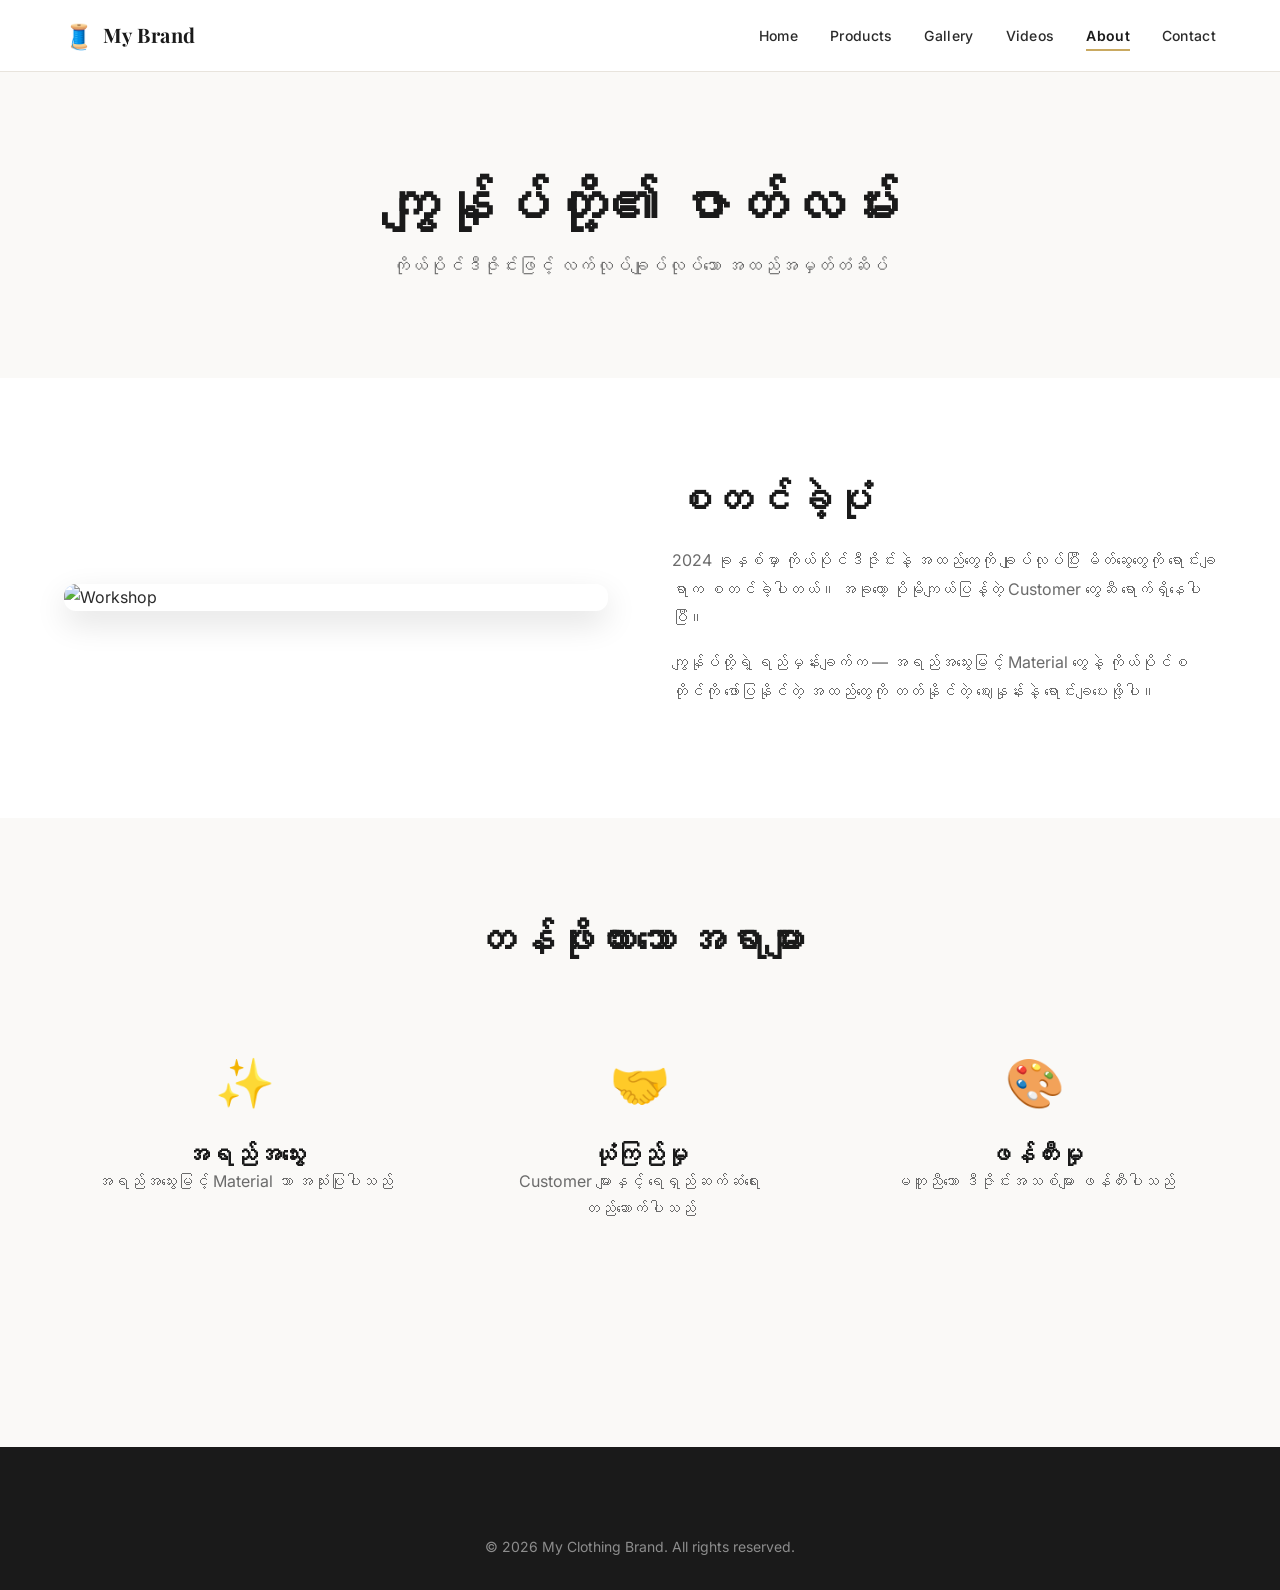
==== about.html @ 08b4fec5 "9.10.2026" ====
<!DOCTYPE html>
<html lang="my">
<head>
  <meta charset="UTF-8">
  <meta name="viewport" content="width=device-width, initial-scale=1.0">
  <title>About — My Clothing Brand</title>
  <link rel="stylesheet" href="css/variables.css">
  <link rel="stylesheet" href="css/style.css">
  <link rel="stylesheet" href="css/responsive.css">
</head>
<body>

  <header class="header" id="header">
    <div class="header__inner">
      <a href="index.html" class="logo">
        <span class="logo__icon">🧵</span>
        <span>My Brand</span>
      </a>
      <button class="menu-toggle" id="menuToggle" aria-label="Menu">
        <span></span><span></span><span></span>
      </button>
      <nav class="nav" id="nav">
        <a href="index.html" class="nav__link">Home</a>
        <a href="products.html" class="nav__link">Products</a>
        <a href="gallery.html" class="nav__link">Gallery</a>
        <a href="videos.html" class="nav__link">Videos</a>
        <a href="about.html" class="nav__link active">About</a>
        <a href="contact.html" class="nav__link">Contact</a>
      </nav>
    </div>
  </header>

  <section class="section">
    <div class="container-narrow text-center">
      <h1 style="margin-bottom: var(--space-md);">ကျွန်ုပ်တို့၏ ဇာတ်လမ်း</h1>
      <p style="font-size: var(--text-lg);">
        ကိုယ်ပိုင်ဒီဇိုင်းဖြင့် လက်လုပ်ချုပ်လုပ်သော အထည်အမှတ်တံဆိပ်
      </p>
    </div>
  </section>

  <section class="section" style="background: var(--color-surface);">
    <div class="container">
      <div class="story">
        <div class="story__image">
          <img src="assets/images/team/workshop.jpg" alt="Workshop" loading="lazy">
        </div>
        <div class="story__content">
          <h2>စတင်ခဲ့ပုံ</h2>
          <p>
            2024 ခုနှစ်မှာ ကိုယ်ပိုင်ဒီဇိုင်းနဲ့ အထည်တွေကို
            ချုပ်လုပ်ပြီး မိတ်ဆွေတွေကို ရောင်းချရာက စတင်ခဲ့ပါတယ်။
            အခုတော့ ပိုမိုကျယ်ပြန့်တဲ့ Customer တွေဆီ ရောက်ရှိနေပါပြီ။
          </p>
          <p>
            ကျွန်ုပ်တို့ရဲ့ ရည်မှန်းချက်က — အရည်အသွေးမြင့် Material တွေနဲ့
            ကိုယ်ပိုင်စတိုင်ကို ဖော်ပြနိုင်တဲ့ အထည်တွေကို
            တတ်နိုင်တဲ့ ဈေးနှုန်းနဲ့ ရောင်းချပေးဖို့ပါ။
          </p>
        </div>
      </div>
    </div>
  </section>

  <section class="section">
    <div class="container">
      <div class="section-title">
        <h2>တန်ဖိုးထားသော အရာများ</h2>
      </div>

      <div class="product-grid" style="grid-template-columns: repeat(auto-fit, minmax(240px, 1fr));">
        <div style="text-align: center; padding: var(--space-xl);">
          <div style="font-size: 3rem; margin-bottom: var(--space-md);">✨</div>
          <h3>အရည်အသွေး</h3>
          <p>အရည်အသွေးမြင့် Material သာ အသုံးပြုပါသည်</p>
        </div>
        <div style="text-align: center; padding: var(--space-xl);">
          <div style="font-size: 3rem; margin-bottom: var(--space-md);">🤝</div>
          <h3>ယုံကြည်မှု</h3>
          <p>Customer များနှင့် ရေရှည်ဆက်ဆံရေး တည်ဆောက်ပါသည်</p>
        </div>
        <div style="text-align: center; padding: var(--space-xl);">
          <div style="font-size: 3rem; margin-bottom: var(--space-md);">🎨</div>
          <h3>ဖန်တီးမှု</h3>
          <p>မတူညီသော ဒီဇိုင်းအသစ်များ ဖန်တီးပါသည်</p>
        </div>
      </div>
    </div>
  </section>

  <footer class="footer">
    <div class="container">
      <div class="footer__bottom" style="border: none;">
        © 2026 My Clothing Brand. All rights reserved.
      </div>
    </div>
  </footer>

  <script src="js/main.js"></script>
</body>
</html>
---- css/variables.css ----
/* ============================================
   Design Tokens — Colors, Fonts, Spacing
   ============================================ */

:root {
  /* ===== Brand Colors ===== */
  --color-primary: #1a1a1a;
  --color-secondary: #c9a961;
  --color-accent: #e63946;
  --color-bg: #faf9f7;
  --color-surface: #ffffff;
  --color-text: #2b2b2b;
  --color-text-light: #6b6b6b;
  --color-text-muted: #9a9a9a;
  --color-border: #e8e4dd;
  --color-success: #2a9d8f;
  --color-error: #e63946;

  /* ===== Gradients ===== */
  --gradient-gold: linear-gradient(135deg, #c9a961 0%, #e8d4a2 100%);
  --gradient-dark: linear-gradient(135deg, #1a1a1a 0%, #2b2b2b 100%);

  /* ===== Typography ===== */
  --font-heading: 'Playfair Display', 'Pyidaungsu', Georgia, serif;
  --font-body: 'Inter', 'Pyidaungsu', -apple-system, BlinkMacSystemFont, sans-serif;

  --text-xs: 0.75rem;
  --text-sm: 0.875rem;
  --text-base: 1rem;
  --text-lg: 1.125rem;
  --text-xl: 1.25rem;
  --text-2xl: 1.5rem;
  --text-3xl: 2rem;
  --text-4xl: 2.5rem;
  --text-5xl: 3.5rem;

  /* ===== Font Weights ===== */
  --fw-light: 300;
  --fw-regular: 400;
  --fw-medium: 500;
  --fw-semibold: 600;
  --fw-bold: 700;

  /* ===== Spacing ===== */
  --space-xs: 0.25rem;
  --space-sm: 0.5rem;
  --space-md: 1rem;
  --space-lg: 1.5rem;
  --space-xl: 2rem;
  --space-2xl: 3rem;
  --space-3xl: 4rem;
  --space-4xl: 6rem;

  /* ===== Border Radius ===== */
  --radius-sm: 4px;
  --radius-md: 8px;
  --radius-lg: 12px;
  --radius-xl: 20px;
  --radius-full: 9999px;

  /* ===== Shadows ===== */
  --shadow-sm: 0 1px 3px rgba(0, 0, 0, 0.06);
  --shadow-md: 0 4px 12px rgba(0, 0, 0, 0.08);
  --shadow-lg: 0 12px 32px rgba(0, 0, 0, 0.12);
  --shadow-xl: 0 24px 48px rgba(0, 0, 0, 0.16);

  /* ===== Transitions ===== */
  --transition-fast: 150ms ease;
  --transition-base: 250ms ease;
  --transition-slow: 400ms ease;

  /* ===== Layout ===== */
  --container-max: 1200px;
  --container-narrow: 800px;
  --header-height: 72px;

  /* ===== Z-Index ===== */
  --z-header: 100;
  --z-modal: 200;
  --z-toast: 300;
}
---- css/style.css ----
/* ============================================
   Global Styles
   ============================================ */

/* ===== Google Fonts Import ===== */
@import url('https://fonts.googleapis.com/css2?family=Playfair+Display:wght@400;500;600;700&family=Inter:wght@300;400;500;600;700&family=Pyidaungsu:wght@400;700&display=swap');

/* ===== CSS Reset ===== */
*, *::before, *::after {
  margin: 0;
  padding: 0;
  box-sizing: border-box;
}

html {
  scroll-behavior: smooth;
  -webkit-text-size-adjust: 100%;
}

body {
  font-family: var(--font-body);
  font-size: var(--text-base);
  line-height: 1.7;
  color: var(--color-text);
  background: var(--color-bg);
  -webkit-font-smoothing: antialiased;
  overflow-x: hidden;
}

img, video {
  max-width: 100%;
  height: auto;
  display: block;
}

a {
  color: inherit;
  text-decoration: none;
  transition: color var(--transition-fast);
}

button {
  font-family: inherit;
  cursor: pointer;
  border: none;
  background: none;
}

/* ===== Typography ===== */
h1, h2, h3, h4 {
  font-family: var(--font-heading);
  font-weight: var(--fw-semibold);
  line-height: 1.2;
  color: var(--color-primary);
}

h1 { font-size: clamp(2rem, 5vw, var(--text-5xl)); }
h2 { font-size: clamp(1.5rem, 4vw, var(--text-4xl)); }
h3 { font-size: clamp(1.25rem, 3vw, var(--text-2xl)); }
h4 { font-size: var(--text-xl); }

p { color: var(--color-text-light); }

/* ===== Layout ===== */
.container {
  max-width: var(--container-max);
  margin: 0 auto;
  padding: 0 var(--space-lg);
}

.container-narrow {
  max-width: var(--container-narrow);
  margin: 0 auto;
  padding: 0 var(--space-lg);
}

.section {
  padding: var(--space-4xl) 0;
}

.section-title {
  text-align: center;
  margin-bottom: var(--space-2xl);
}

.section-title h2 {
  margin-bottom: var(--space-sm);
}

.section-title .subtitle {
  color: var(--color-text-light);
  font-size: var(--text-lg);
  font-weight: var(--fw-light);
}

/* ===== Header ===== */
.header {
  position: sticky;
  top: 0;
  z-index: var(--z-header);
  background: rgba(255, 255, 255, 0.95);
  backdrop-filter: blur(12px);
  -webkit-backdrop-filter: blur(12px);
  border-bottom: 1px solid var(--color-border);
  height: var(--header-height);
  transition: box-shadow var(--transition-base);
}

.header.scrolled {
  box-shadow: var(--shadow-sm);
}

.header__inner {
  display: flex;
  align-items: center;
  justify-content: space-between;
  height: 100%;
  max-width: var(--container-max);
  margin: 0 auto;
  padding: 0 var(--space-lg);
}

.logo {
  display: flex;
  align-items: center;
  gap: var(--space-sm);
  font-family: var(--font-heading);
  font-size: var(--text-xl);
  font-weight: var(--fw-bold);
  color: var(--color-primary);
  letter-spacing: 0.5px;
}

.logo__icon {
  font-size: var(--text-2xl);
}

/* ===== Navigation ===== */
.nav {
  display: flex;
  align-items: center;
  gap: var(--space-xl);
}

.nav__link {
  font-size: var(--text-sm);
  font-weight: var(--fw-medium);
  color: var(--color-text);
  letter-spacing: 0.3px;
  position: relative;
  padding: var(--space-xs) 0;
}

.nav__link::after {
  content: '';
  position: absolute;
  bottom: 0;
  left: 0;
  width: 0;
  height: 2px;
  background: var(--color-secondary);
  transition: width var(--transition-base);
}

.nav__link:hover::after,
.nav__link.active::after {
  width: 100%;
}

.nav__link.active {
  color: var(--color-primary);
  font-weight: var(--fw-semibold);
}

/* ===== Mobile Menu Toggle ===== */
.menu-toggle {
  display: none;
  flex-direction: column;
  gap: 5px;
  padding: var(--space-sm);
}

.menu-toggle span {
  display: block;
  width: 24px;
  height: 2px;
  background: var(--color-primary);
  transition: transform var(--transition-base), opacity var(--transition-base);
}

.menu-toggle.active span:nth-child(1) {
  transform: translateY(7px) rotate(45deg);
}

.menu-toggle.active span:nth-child(2) {
  opacity: 0;
}

.menu-toggle.active span:nth-child(3) {
  transform: translateY(-7px) rotate(-45deg);
}

/* ===== Buttons ===== */
.btn {
  display: inline-flex;
  align-items: center;
  justify-content: center;
  gap: var(--space-sm);
  padding: var(--space-md) var(--space-xl);
  font-family: var(--font-body);
  font-size: var(--text-sm);
  font-weight: var(--fw-semibold);
  letter-spacing: 0.5px;
  border-radius: var(--radius-full);
  cursor: pointer;
  transition: all var(--transition-base);
  white-space: nowrap;
  text-transform: uppercase;
}

.btn--primary {
  background: var(--color-primary);
  color: var(--color-surface);
}

.btn--primary:hover {
  background: var(--color-secondary);
  color: var(--color-primary);
  transform: translateY(-2px);
  box-shadow: var(--shadow-md);
}

.btn--outline {
  border: 2px solid var(--color-primary);
  color: var(--color-primary);
  background: transparent;
}

.btn--outline:hover {
  background: var(--color-primary);
  color: var(--color-surface);
}

.btn--gold {
  background: var(--gradient-gold);
  color: var(--color-primary);
}

.btn--gold:hover {
  transform: translateY(-2px);
  box-shadow: 0 8px 24px rgba(201, 169, 97, 0.4);
}

.btn--messenger {
  background: #0084ff;
  color: white;
}

.btn--viber {
  background: #7360f2;
  color: white;
}

.btn--phone {
  background: var(--color-success);
  color: white;
}

/* ===== Hero Section ===== */
.hero {
  position: relative;
  min-height: 85vh;
  display: flex;
  align-items: center;
  justify-content: center;
  text-align: center;
  color: var(--color-surface);
  overflow: hidden;
  background: var(--gradient-dark);
}

.hero::before {
  content: '';
  position: absolute;
  inset: 0;
  background-image: url('../assets/images/banners/hero-bg.jpg');
  background-size: cover;
  background-position: center;
  opacity: 0.35;
  z-index: 1;
}

.hero__content {
  position: relative;
  z-index: 2;
  max-width: 800px;
  padding: var(--space-2xl);
}

.hero__title {
  color: var(--color-surface);
  margin-bottom: var(--space-lg);
  font-weight: var(--fw-bold);
  letter-spacing: -0.5px;
}

.hero__title span {
  color: var(--color-secondary);
  font-style: italic;
}

.hero__subtitle {
  color: rgba(255, 255, 255, 0.85);
  font-size: var(--text-lg);
  font-weight: var(--fw-light);
  margin-bottom: var(--space-2xl);
  letter-spacing: 0.5px;
}

.hero__actions {
  display: flex;
  gap: var(--space-md);
  justify-content: center;
  flex-wrap: wrap;
}

/* ===== Product Grid ===== */
.product-grid {
  display: grid;
  grid-template-columns: repeat(auto-fill, minmax(260px, 1fr));
  gap: var(--space-xl);
}

.product-card {
  background: var(--color-surface);
  border-radius: var(--radius-lg);
  overflow: hidden;
  transition: transform var(--transition-base), box-shadow var(--transition-base);
  cursor: pointer;
}

.product-card:hover {
  transform: translateY(-6px);
  box-shadow: var(--shadow-lg);
}

.product-card__image {
  position: relative;
  aspect-ratio: 3/4;
  overflow: hidden;
  background: var(--color-bg);
}

.product-card__image img {
  width: 100%;
  height: 100%;
  object-fit: cover;
  transition: transform var(--transition-slow);
}

.product-card:hover .product-card__image img {
  transform: scale(1.06);
}

.product-card__badge {
  position: absolute;
  top: var(--space-md);
  left: var(--space-md);
  padding: var(--space-xs) var(--space-md);
  background: var(--color-accent);
  color: white;
  font-size: var(--text-xs);
  font-weight: var(--fw-semibold);
  border-radius: var(--radius-full);
  letter-spacing: 0.5px;
  text-transform: uppercase;
}

.product-card__body {
  padding: var(--space-lg);
  text-align: center;
}

.product-card__title {
  font-size: var(--text-base);
  font-weight: var(--fw-semibold);
  margin-bottom: var(--space-xs);
  color: var(--color-primary);
}

.product-card__price {
  font-size: var(--text-lg);
  font-weight: var(--fw-bold);
  color: var(--color-secondary);
  letter-spacing: 0.3px;
}

/* ===== Filter Bar ===== */
.filter-bar {
  display: flex;
  gap: var(--space-sm);
  justify-content: center;
  flex-wrap: wrap;
  margin-bottom: var(--space-2xl);
}

.filter-btn {
  padding: var(--space-sm) var(--space-lg);
  font-size: var(--text-sm);
  font-weight: var(--fw-medium);
  color: var(--color-text-light);
  background: var(--color-surface);
  border: 1px solid var(--color-border);
  border-radius: var(--radius-full);
  transition: all var(--transition-fast);
}

.filter-btn:hover,
.filter-btn.active {
  background: var(--color-primary);
  color: var(--color-surface);
  border-color: var(--color-primary);
}

/* ===== About / Story Block ===== */
.story {
  display: grid;
  grid-template-columns: 1fr 1fr;
  gap: var(--space-3xl);
  align-items: center;
}

.story__image {
  border-radius: var(--radius-lg);
  overflow: hidden;
  box-shadow: var(--shadow-lg);
}

.story__image img {
  width: 100%;
  height: 100%;
  object-fit: cover;
}

.story__content h2 {
  margin-bottom: var(--space-lg);
}

.story__content p {
  margin-bottom: var(--space-md);
  font-size: var(--text-base);
  line-height: 1.8;
}

/* ===== Video Gallery ===== */
.video-grid {
  display: grid;
  grid-template-columns: repeat(auto-fill, minmax(320px, 1fr));
  gap: var(--space-xl);
}

.video-wrapper {
  position: relative;
  padding-bottom: 56.25%; /* 16:9 */
  height: 0;
  overflow: hidden;
  border-radius: var(--radius-lg);
  box-shadow: var(--shadow-md);
}

.video-wrapper iframe {
  position: absolute;
  top: 0;
  left: 0;
  width: 100%;
  height: 100%;
  border: 0;
}

/* ===== Contact Section ===== */
.contact-grid {
  display: grid;
  grid-template-columns: 1fr 1fr;
  gap: var(--space-3xl);
}

.contact-info__item {
  display: flex;
  align-items: flex-start;
  gap: var(--space-md);
  margin-bottom: var(--space-lg);
}

.contact-info__icon {
  width: 44px;
  height: 44px;
  display: flex;
  align-items: center;
  justify-content: center;
  background: var(--gradient-gold);
  border-radius: var(--radius-md);
  font-size: var(--text-xl);
  flex-shrink: 0;
}

.contact-info__text h4 {
  font-size: var(--text-base);
  margin-bottom: var(--space-xs);
  font-family: var(--font-body);
  font-weight: var(--fw-semibold);
}

.contact-info__text p,
.contact-info__text a {
  color: var(--color-text-light);
  font-size: var(--text-sm);
}

.contact-info__text a:hover {
  color: var(--color-secondary);
}

/* ===== Form ===== */
.form {
  display: flex;
  flex-direction: column;
  gap: var(--space-md);
}

.form-group {
  display: flex;
  flex-direction: column;
  gap: var(--space-xs);
}

.form-label {
  font-size: var(--text-sm);
  font-weight: var(--fw-medium);
  color: var(--color-text);
}

.form-input,
.form-textarea {
  padding: var(--space-md);
  font-family: inherit;
  font-size: var(--text-base);
  color: var(--color-text);
  background: var(--color-surface);
  border: 1px solid var(--color-border);
  border-radius: var(--radius-md);
  transition: border-color var(--transition-fast), box-shadow var(--transition-fast);
}

.form-input:focus,
.form-textarea:focus {
  outline: none;
  border-color: var(--color-secondary);
  box-shadow: 0 0 0 3px rgba(201, 169, 97, 0.15);
}

.form-textarea {
  min-height: 140px;
  resize: vertical;
}

/* ===== Footer ===== */
.footer {
  background: var(--color-primary);
  color: rgba(255, 255, 255, 0.75);
  padding: var(--space-3xl) 0 var(--space-xl);
  margin-top: var(--space-4xl);
}

.footer__grid {
  display: grid;
  grid-template-columns: 2fr 1fr 1fr;
  gap: var(--space-2xl);
  margin-bottom: var(--space-2xl);
}

.footer__brand {
  font-family: var(--font-heading);
  font-size: var(--text-xl);
  color: var(--color-surface);
  margin-bottom: var(--space-md);
}

.footer__desc {
  font-size: var(--text-sm);
  line-height: 1.8;
  margin-bottom: var(--space-lg);
}

.footer__title {
  color: var(--color-surface);
  font-family: var(--font-body);
  font-size: var(--text-base);
  font-weight: var(--fw-semibold);
  margin-bottom: var(--space-md);
  text-transform: uppercase;
  letter-spacing: 1px;
}

.footer__links {
  display: flex;
  flex-direction: column;
  gap: var(--space-sm);
  list-style: none;
}

.footer__links a {
  font-size: var(--text-sm);
  color: rgba(255, 255, 255, 0.7);
  transition: color var(--transition-fast);
}

.footer__links a:hover {
  color: var(--color-secondary);
}

.footer__social {
  display: flex;
  gap: var(--space-md);
  margin-top: var(--space-md);
}

.footer__social a {
  width: 40px;
  height: 40px;
  display: flex;
  align-items: center;
  justify-content: center;
  background: rgba(255, 255, 255, 0.08);
  border-radius: var(--radius-full);
  transition: background var(--transition-fast), transform var(--transition-fast);
  font-size: var(--text-lg);
}

.footer__social a:hover {
  background: var(--color-secondary);
  transform: translateY(-3px);
}

.footer__bottom {
  padding-top: var(--space-lg);
  border-top: 1px solid rgba(255, 255, 255, 0.1);
  text-align: center;
  font-size: var(--text-sm);
  color: rgba(255, 255, 255, 0.5);
}

/* ===== Utilities ===== */
.text-center { text-align: center; }
.mt-md { margin-top: var(--space-md); }
.mt-lg { margin-top: var(--space-lg); }
.mt-xl { margin-top: var(--space-xl); }
.mb-md { margin-bottom: var(--space-md); }
.mb-lg { margin-bottom: var(--space-lg); }
.hidden { display: none !important; }

/* ===== Animations ===== */
@keyframes fadeInUp {
  from {
    opacity: 0;
    transform: translateY(24px);
  }
  to {
    opacity: 1;
    transform: translateY(0);
  }
}

.fade-in-up {
  animation: fadeInUp 0.6s ease both;
}

.fade-in-up-delay-1 { animation-delay: 0.1s; }
.fade-in-up-delay-2 { animation-delay: 0.2s; }
.fade-in-up-delay-3 { animation-delay: 0.3s; }

/* ===== Loading State ===== */
.loading {
  text-align: center;
  padding: var(--space-3xl);
  color: var(--color-text-muted);
}
---- css/responsive.css ----
/* ============================================
   Responsive Styles — Mobile First Adjustments
   ============================================ */

/* ===== Tablet (max 992px) ===== */
@media (max-width: 992px) {
  .story,
  .contact-grid {
    grid-template-columns: 1fr;
    gap: var(--space-2xl);
  }

  .footer__grid {
    grid-template-columns: 1fr 1fr;
  }
}

/* ===== Mobile (max 768px) ===== */
@media (max-width: 768px) {
  :root {
    --space-4xl: 3rem;
    --space-3xl: 2rem;
    --header-height: 64px;
  }

  /* Header */
  .menu-toggle {
    display: flex;
  }

  .nav {
    position: fixed;
    top: var(--header-height);
    left: 0;
    right: 0;
    background: var(--color-surface);
    flex-direction: column;
    gap: 0;
    padding: var(--space-lg);
    border-bottom: 1px solid var(--color-border);
    transform: translateY(-100%);
    opacity: 0;
    pointer-events: none;
    transition: transform var(--transition-base), opacity var(--transition-base);
    box-shadow: var(--shadow-md);
  }

  .nav.open {
    transform: translateY(0);
    opacity: 1;
    pointer-events: auto;
  }

  .nav__link {
    width: 100%;
    padding: var(--space-md) 0;
    border-bottom: 1px solid var(--color-border);
    font-size: var(--text-base);
  }

  .nav__link:last-child {
    border-bottom: none;
  }

  .nav__link::after {
    display: none;
  }

  /* Hero */
  .hero {
    min-height: 70vh;
  }

  .hero__content {
    padding: var(--space-lg);
  }

  .hero__actions {
    flex-direction: column;
    align-items: stretch;
  }

  .hero__actions .btn {
    width: 100%;
  }

  /* Product Grid */
  .product-grid {
    grid-template-columns: repeat(2, 1fr);
    gap: var(--space-md);
  }

  .product-card__body {
    padding: var(--space-md);
  }

  .product-card__title {
    font-size: var(--text-sm);
  }

  .product-card__price {
    font-size: var(--text-base);
  }

  /* Video Grid */
  .video-grid {
    grid-template-columns: 1fr;
  }

  /* Footer */
  .footer__grid {
    grid-template-columns: 1fr;
    text-align: center;
  }

  .footer__social {
    justify-content: center;
  }

  .footer__links {
    align-items: center;
  }

  /* Section */
  .section {
    padding: var(--space-3xl) 0;
  }

  /* Filter */
  .filter-bar {
    gap: var(--space-xs);
  }

  .filter-btn {
    padding: var(--space-xs) var(--space-md);
    font-size: var(--text-xs);
  }
}

/* ===== Small Mobile (max 480px) ===== */
@media (max-width: 480px) {
  .container,
  .container-narrow {
    padding: 0 var(--space-md);
  }

  .product-grid {
    grid-template-columns: 1fr;
  }

  .logo {
    font-size: var(--text-lg);
  }

  .logo__icon {
    font-size: var(--text-xl);
  }
}

/* ===== Print ===== */
@media print {
  .header,
  .footer,
  .menu-toggle,
  .btn {
    display: none !important;
  }

  body {
    background: white;
    color: black;
  }
}
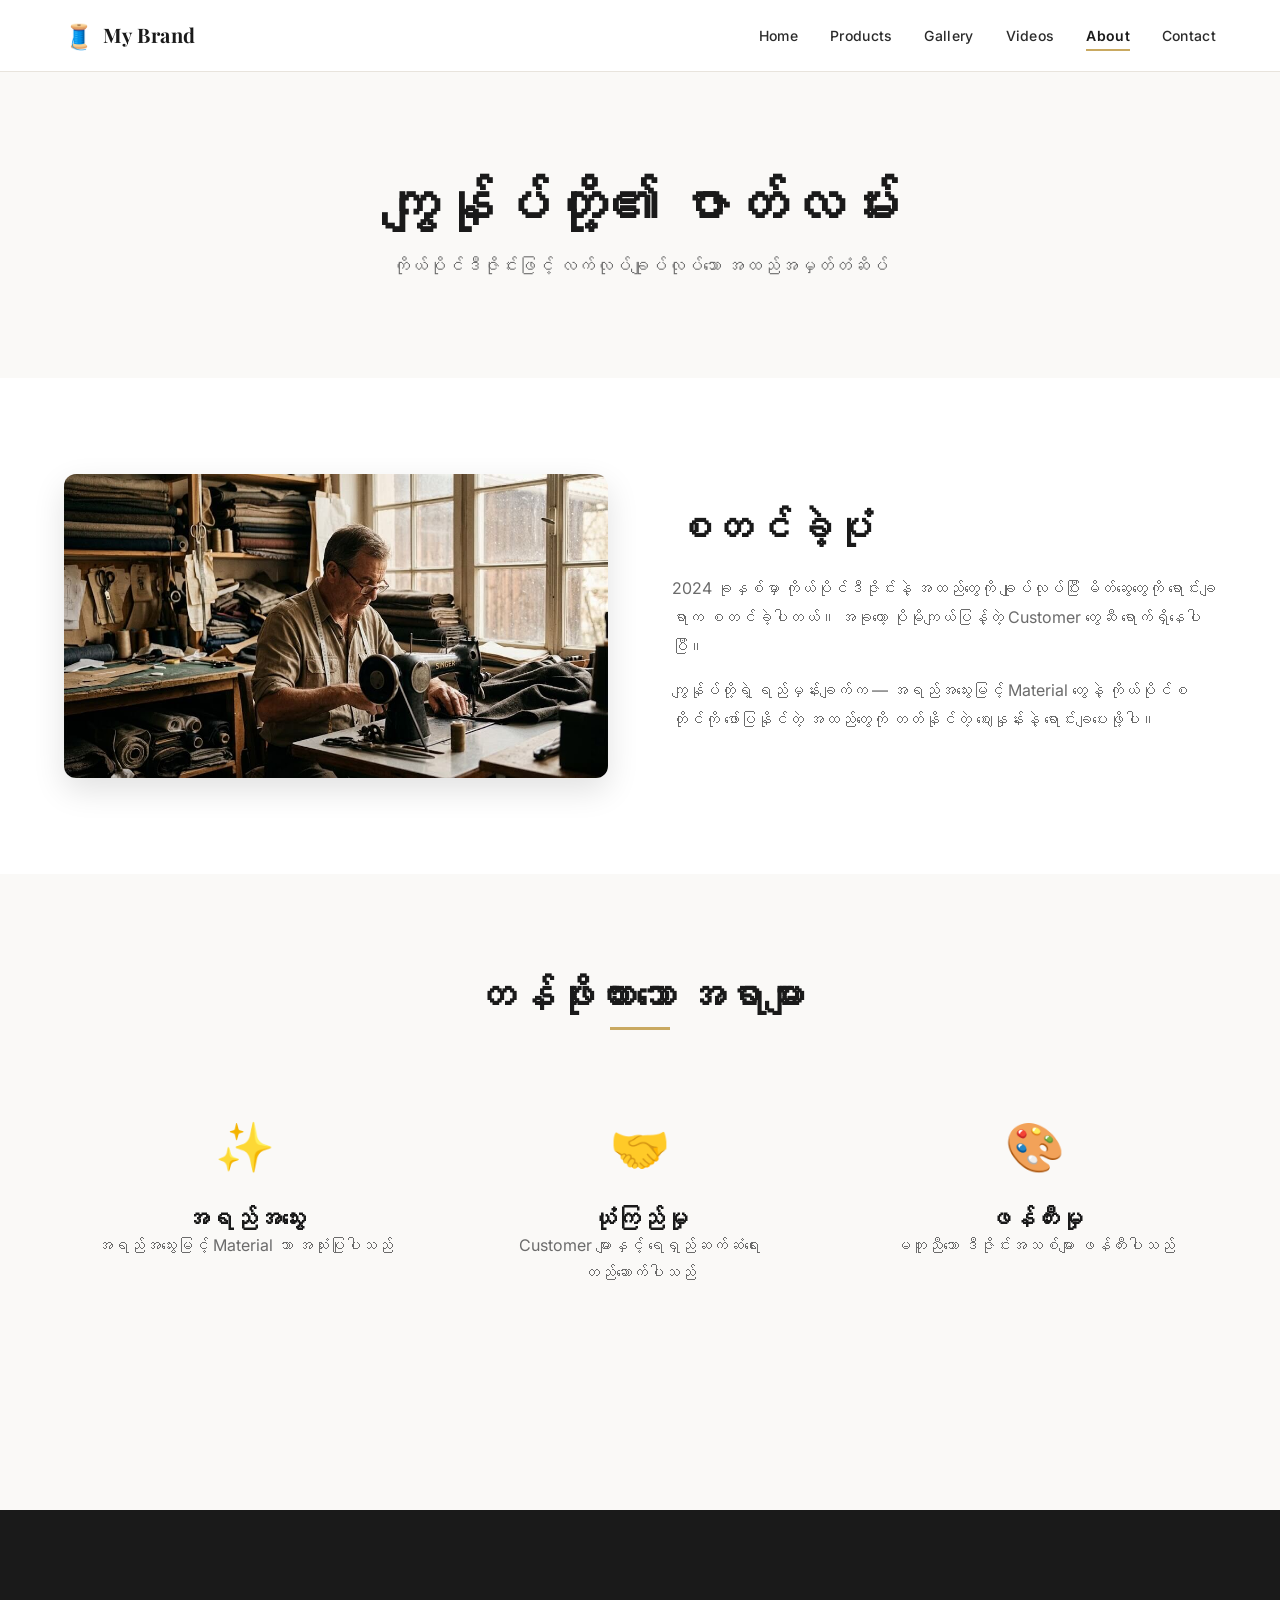
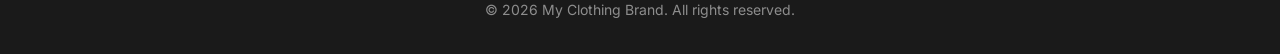
==== commit cd8e06de: "Add animations and interactive effects(11/10/2026(2))" ====
--- a/about.html
+++ b/about.html
@@ -7,6 +7,7 @@
   <link rel="stylesheet" href="css/variables.css">
   <link rel="stylesheet" href="css/style.css">
   <link rel="stylesheet" href="css/responsive.css">
+  <link rel="stylesheet" href="css/animations.css"> 
 </head>
 <body>
 
@@ -97,5 +98,7 @@
   </footer>
 
   <script src="js/main.js"></script>
+  <script src="js/animations.js"></script>
+  
 </body>
 </html>
--- a/css/animations.css
+++ b/css/animations.css
@@ -0,0 +1,302 @@
+/* ============================================
+   Animations & Effects
+   ============================================ */
+
+/* ===== 1. Page Load Fade In ===== */
+body {
+  animation: pageFadeIn 0.6s ease;
+}
+
+@keyframes pageFadeIn {
+  from { opacity: 0; }
+  to { opacity: 1; }
+}
+
+/* ===== 2. Scroll Reveal ===== */
+.reveal {
+  opacity: 0;
+  transform: translateY(30px);
+  transition: opacity 0.8s cubic-bezier(0.25, 0.46, 0.45, 0.94),
+              transform 0.8s cubic-bezier(0.25, 0.46, 0.45, 0.94);
+  will-change: opacity, transform;
+}
+
+.reveal.active {
+  opacity: 1;
+  transform: translateY(0);
+}
+
+/* Delay Variants */
+.reveal-delay-1 { transition-delay: 0.1s; }
+.reveal-delay-2 { transition-delay: 0.2s; }
+.reveal-delay-3 { transition-delay: 0.3s; }
+.reveal-delay-4 { transition-delay: 0.4s; }
+
+/* ===== 3. Header Shrink on Scroll ===== */
+.header {
+  transition: height 0.3s ease, box-shadow 0.3s ease, background 0.3s ease;
+}
+
+.header.scrolled {
+  height: 60px;
+  box-shadow: 0 4px 20px rgba(0, 0, 0, 0.08);
+  background: rgba(255, 255, 255, 0.98);
+}
+
+/* ===== 4. Button Ripple Effect ===== */
+.btn {
+  position: relative;
+  overflow: hidden;
+}
+
+.btn::before {
+  content: '';
+  position: absolute;
+  top: 50%;
+  left: 50%;
+  width: 0;
+  height: 0;
+  border-radius: 50%;
+  background: rgba(255, 255, 255, 0.4);
+  transform: translate(-50%, -50%);
+  transition: width 0.6s ease, height 0.6s ease;
+  pointer-events: none;
+}
+
+.btn:active::before {
+  width: 400px;
+  height: 400px;
+  transition: width 0s, height 0s;
+}
+
+/* ===== 5. Product Card Enhanced Hover ===== */
+.product-card {
+  transition: transform 0.4s cubic-bezier(0.25, 0.46, 0.45, 0.94),
+              box-shadow 0.4s ease;
+}
+
+.product-card:hover {
+  transform: translateY(-8px) scale(1.02);
+  box-shadow: 0 20px 40px rgba(0, 0, 0, 0.15);
+}
+
+.product-card__image {
+  position: relative;
+}
+
+.product-card__image::after {
+  content: '';
+  position: absolute;
+  inset: 0;
+  background: linear-gradient(to top, rgba(0, 0, 0, 0.4), transparent 60%);
+  opacity: 0;
+  transition: opacity 0.4s ease;
+  pointer-events: none;
+}
+
+.product-card:hover .product-card__image::after {
+  opacity: 1;
+}
+
+.product-card__image img {
+  transition: transform 0.6s cubic-bezier(0.25, 0.46, 0.45, 0.94);
+}
+
+.product-card:hover .product-card__image img {
+  transform: scale(1.08);
+}
+
+/* ===== 6. Skeleton Loading ===== */
+.skeleton {
+  background: linear-gradient(
+    90deg,
+    #f0f0f0 25%,
+    #e0e0e0 50%,
+    #f0f0f0 75%
+  );
+  background-size: 200% 100%;
+  animation: skeleton 1.5s infinite;
+  border-radius: var(--radius-md);
+}
+
+@keyframes skeleton {
+  0% { background-position: 200% 0; }
+  100% { background-position: -200% 0; }
+}
+
+.skeleton-card {
+  display: flex;
+  flex-direction: column;
+  gap: 12px;
+}
+
+.skeleton-card__image {
+  aspect-ratio: 3/4;
+  border-radius: var(--radius-lg);
+}
+
+.skeleton-card__text {
+  height: 16px;
+  border-radius: 4px;
+}
+
+.skeleton-card__text--short {
+  width: 60%;
+}
+
+/* ===== 7. Image Fade In on Load ===== */
+img.lazy-load {
+  opacity: 0;
+  transition: opacity 0.6s ease;
+}
+
+img.lazy-load.loaded {
+  opacity: 1;
+}
+
+/* ===== 8. Back to Top Button ===== */
+.back-to-top {
+  position: fixed;
+  bottom: 30px;
+  right: 30px;
+  width: 52px;
+  height: 52px;
+  border-radius: 50%;
+  background: var(--color-primary);
+  color: white;
+  border: none;
+  cursor: pointer;
+  display: flex;
+  align-items: center;
+  justify-content: center;
+  font-size: 22px;
+  font-weight: 700;
+  box-shadow: 0 4px 16px rgba(0, 0, 0, 0.2);
+  opacity: 0;
+  visibility: hidden;
+  transform: translateY(20px);
+  transition: all 0.35s cubic-bezier(0.25, 0.46, 0.45, 0.94);
+  z-index: 999;
+}
+
+.back-to-top.show {
+  opacity: 1;
+  visibility: visible;
+  transform: translateY(0);
+}
+
+.back-to-top:hover {
+  background: var(--color-secondary);
+  color: var(--color-primary);
+  transform: translateY(-4px) scale(1.08);
+  box-shadow: 0 8px 24px rgba(0, 0, 0, 0.25);
+}
+
+.back-to-top:active {
+  transform: translateY(-2px) scale(1.02);
+}
+
+/* ===== 9. Hero Parallax ===== */
+.hero {
+  will-change: transform, opacity;
+}
+
+.hero::before {
+  will-change: transform;
+}
+
+/* ===== 10. Floating Animation ===== */
+@keyframes float {
+  0%, 100% { transform: translateY(0); }
+  50% { transform: translateY(-10px); }
+}
+
+.float {
+  animation: float 3s ease-in-out infinite;
+}
+
+/* ===== 11. Pulse Effect (CTA) ===== */
+@keyframes pulse {
+  0% { box-shadow: 0 0 0 0 rgba(201, 169, 97, 0.6); }
+  70% { box-shadow: 0 0 0 16px rgba(201, 169, 97, 0); }
+  100% { box-shadow: 0 0 0 0 rgba(201, 169, 97, 0); }
+}
+
+.pulse {
+  animation: pulse 2s infinite;
+}
+
+/* ===== 12. Section Title Underline ===== */
+.section-title h2 {
+  position: relative;
+  display: inline-block;
+}
+
+.section-title h2::after {
+  content: '';
+  position: absolute;
+  bottom: -12px;
+  left: 50%;
+  width: 0;
+  height: 3px;
+  background: var(--color-secondary);
+  transform: translateX(-50%);
+  transition: width 1s cubic-bezier(0.25, 0.46, 0.45, 0.94);
+}
+
+.section-title.reveal.active h2::after {
+  width: 60px;
+}
+
+/* ===== 13. Form Input Focus ===== */
+.form-input,
+.form-textarea {
+  transition: border-color 0.2s ease,
+              box-shadow 0.2s ease,
+              transform 0.2s ease;
+}
+
+.form-input:focus,
+.form-textarea:focus {
+  transform: translateY(-1px);
+}
+
+/* ===== 14. Icon Hover Bounce ===== */
+.contact-info__icon {
+  transition: transform 0.3s cubic-bezier(0.25, 0.46, 0.45, 0.94),
+              box-shadow 0.3s ease;
+}
+
+.contact-info__item:hover .contact-info__icon {
+  transform: translateY(-4px) rotate(-4deg);
+  box-shadow: 0 8px 20px rgba(201, 169, 97, 0.3);
+}
+
+/* ===== 15. Nav Link Underline ===== */
+.nav__link::after {
+  transition: width 0.35s cubic-bezier(0.25, 0.46, 0.45, 0.94);
+}
+
+/* ===== 16. Footer Social Icon Hover ===== */
+.footer__social a {
+  transition: background 0.25s ease,
+              transform 0.35s cubic-bezier(0.25, 0.46, 0.45, 0.94),
+              box-shadow 0.25s ease;
+}
+
+/* ===== 17. Reduced Motion (Accessibility) ===== */
+@media (prefers-reduced-motion: reduce) {
+  *,
+  *::before,
+  *::after {
+    animation-duration: 0.01ms !important;
+    animation-iteration-count: 1 !important;
+    transition-duration: 0.01ms !important;
+    scroll-behavior: auto !important;
+  }
+
+  .reveal {
+    opacity: 1;
+    transform: none;
+  }
+}
